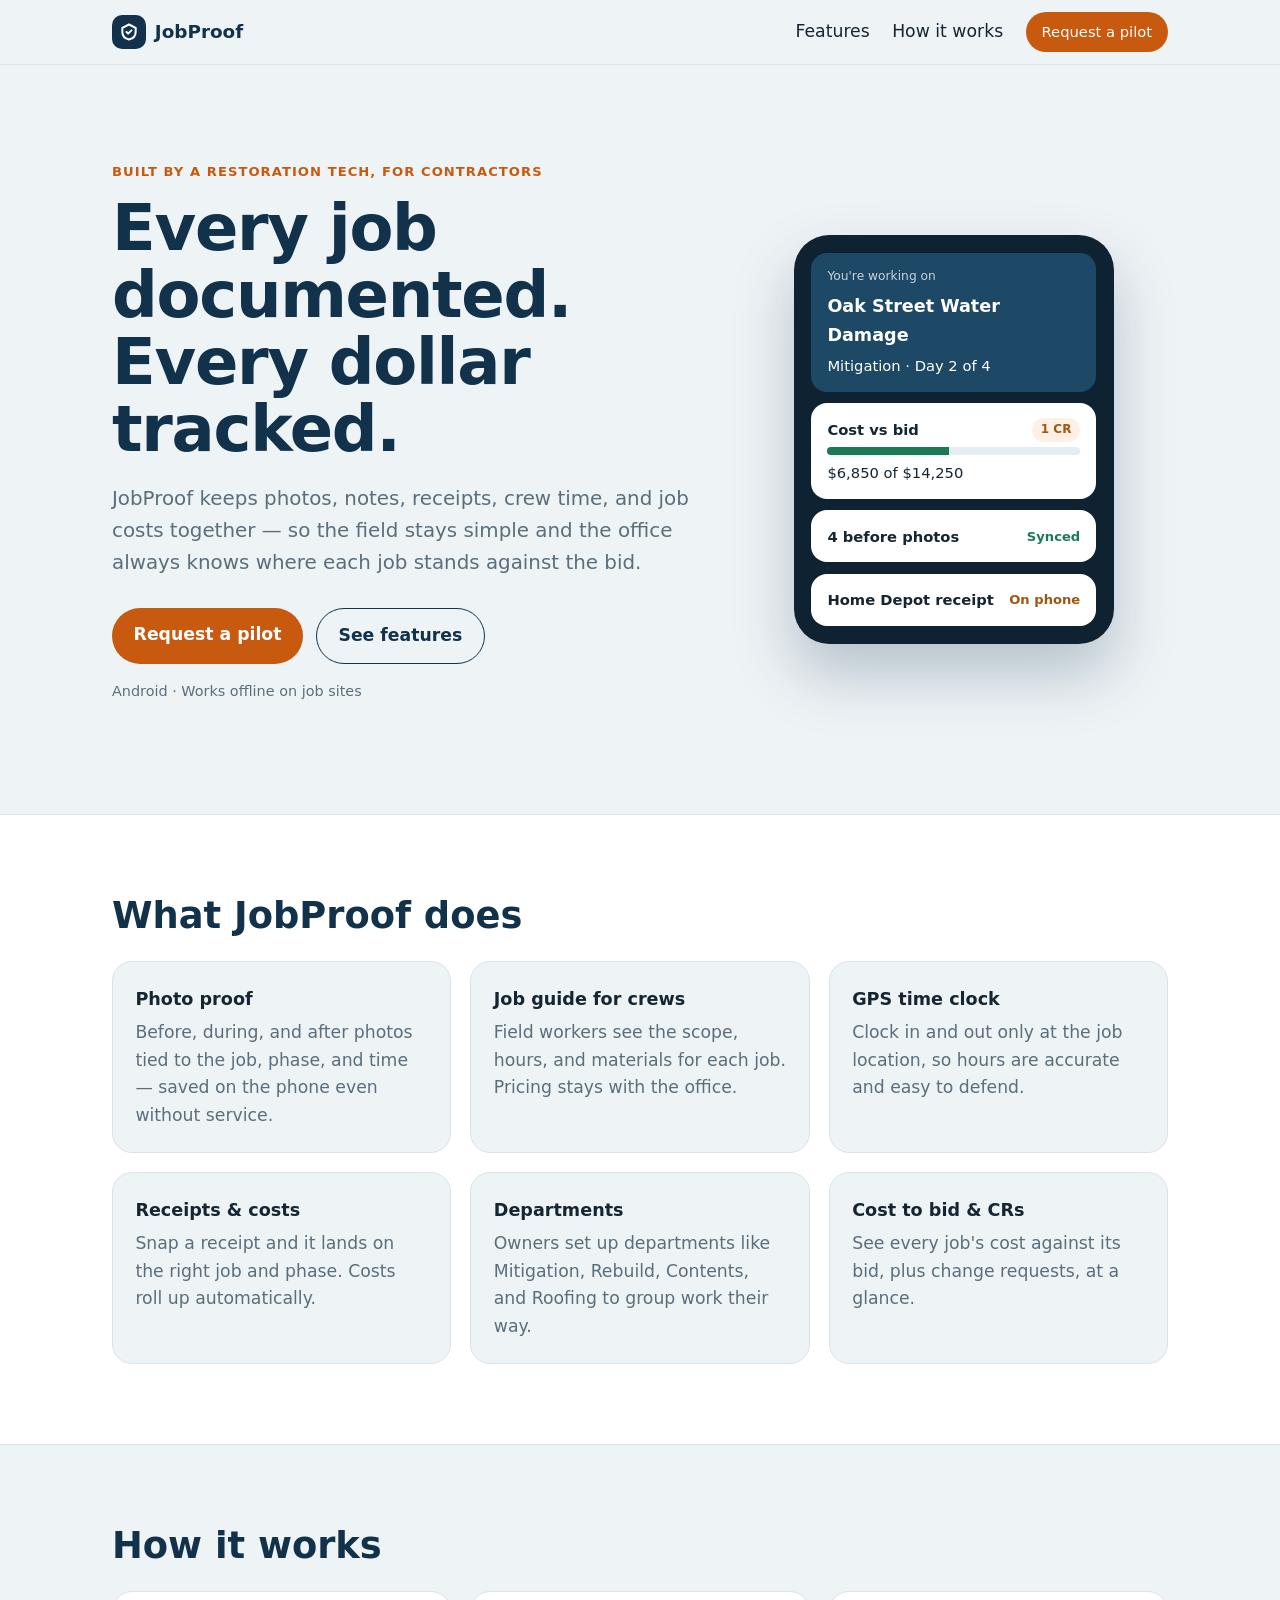
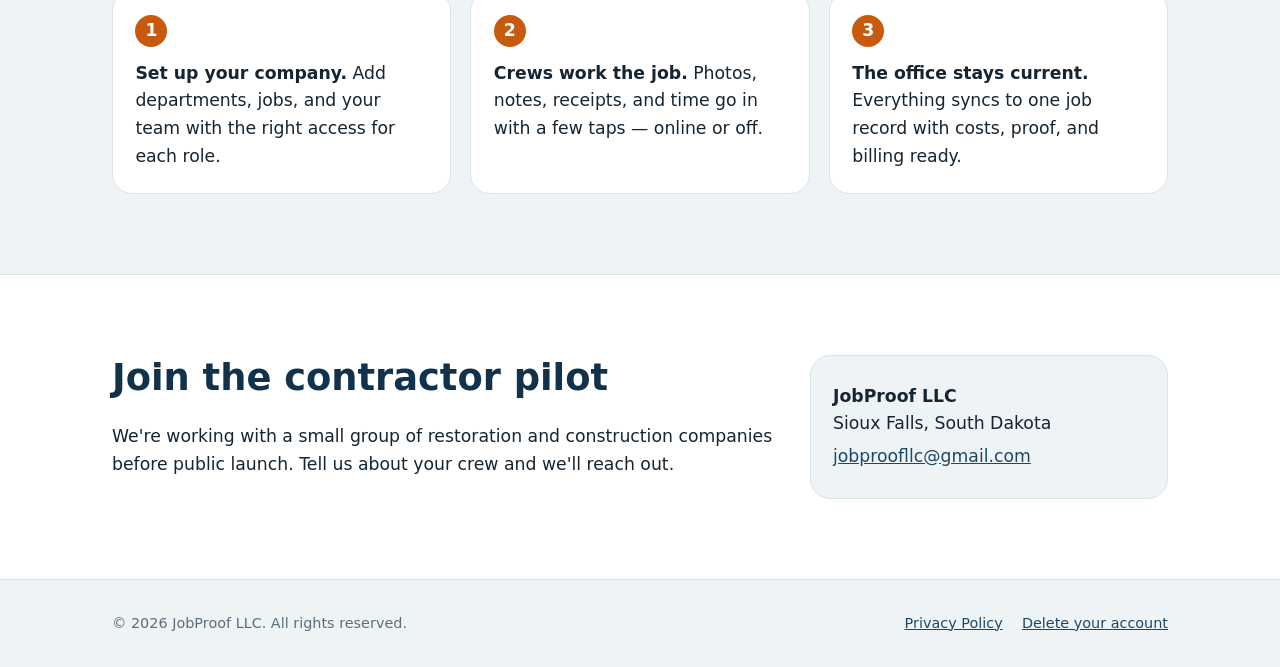
==== index.html @ 3c1e953f "Public site: home, privacy, account deletion" ====
<!DOCTYPE html>
<html lang="en">
<head>
<meta charset="UTF-8" />
<meta name="viewport" content="width=device-width, initial-scale=1.0" />
<title>JobProof — Job proof, costs, and crews in one app</title>
<meta name="description" content="JobProof keeps photos, notes, receipts, time, and job costs together for restoration and construction contractors." />
<link href="https://api.fontshare.com/v2/css?f[]=satoshi@400,500,700,900&display=swap" rel="stylesheet">
<link rel="stylesheet" href="style.css" />
</head>
<body>
<header class="nav">
  <div class="wrap navrow">
    <a href="#" class="brand" aria-label="JobProof home">
      <span class="logo"><svg width="20" height="20" viewBox="0 0 24 24" fill="none" stroke="currentColor" stroke-width="2.4" stroke-linecap="round" stroke-linejoin="round"><path d="M12 3 4 7v5c0 4.6 3.2 7.9 8 9 4.8-1.1 8-4.4 8-9V7l-8-4z"/><path d="m9 12 2 2 4-4"/></svg></span>
      JobProof
    </a>
    <nav class="links">
      <a href="#features">Features</a>
      <a href="#how">How it works</a>
      <a href="#contact" class="btn small">Request a pilot</a>
    </nav>
  </div>
</header>

<main>
  <section class="hero wrap">
    <div>
      <p class="eyebrow">Built by a restoration tech, for contractors</p>
      <h1>Every job documented. Every dollar tracked.</h1>
      <p class="lead">JobProof keeps photos, notes, receipts, crew time, and job costs together — so the field stays simple and the office always knows where each job stands against the bid.</p>
      <div class="ctas">
        <a href="#contact" class="btn">Request a pilot</a>
        <a href="#features" class="btn ghost">See features</a>
      </div>
      <p class="fine">Android · Works offline on job sites</p>
    </div>
    <div class="mock" aria-hidden="true">
      <div class="phone">
        <div class="pcard dark">
          <small>You're working on</small>
          <b>Oak Street Water Damage</b>
          <span>Mitigation · Day 2 of 4</span>
        </div>
        <div class="pcard">
          <div class="prow"><b>Cost vs bid</b><span class="tag">1 CR</span></div>
          <div class="bar"><i style="width:48%"></i></div>
          <span>$6,850 of $14,250</span>
        </div>
        <div class="pcard"><div class="prow"><b>4 before photos</b><span class="ok">Synced</span></div></div>
        <div class="pcard"><div class="prow"><b>Home Depot receipt</b><span class="wait">On phone</span></div></div>
      </div>
    </div>
  </section>

  <section id="features" class="band">
    <div class="wrap">
      <h2>What JobProof does</h2>
      <div class="grid">
        <article><h3>Photo proof</h3><p>Before, during, and after photos tied to the job, phase, and time — saved on the phone even without service.</p></article>
        <article><h3>Job guide for crews</h3><p>Field workers see the scope, hours, and materials for each job. Pricing stays with the office.</p></article>
        <article><h3>GPS time clock</h3><p>Clock in and out only at the job location, so hours are accurate and easy to defend.</p></article>
        <article><h3>Receipts &amp; costs</h3><p>Snap a receipt and it lands on the right job and phase. Costs roll up automatically.</p></article>
        <article><h3>Departments</h3><p>Owners set up departments like Mitigation, Rebuild, Contents, and Roofing to group work their way.</p></article>
        <article><h3>Cost to bid &amp; CRs</h3><p>See every job's cost against its bid, plus change requests, at a glance.</p></article>
      </div>
    </div>
  </section>

  <section id="how" class="wrap how">
    <h2>How it works</h2>
    <ol>
      <li><b>Set up your company.</b> Add departments, jobs, and your team with the right access for each role.</li>
      <li><b>Crews work the job.</b> Photos, notes, receipts, and time go in with a few taps — online or off.</li>
      <li><b>The office stays current.</b> Everything syncs to one job record with costs, proof, and billing ready.</li>
    </ol>
  </section>

  <section id="contact" class="band">
    <div class="wrap contact">
      <div>
        <h2>Join the contractor pilot</h2>
        <p>We're working with a small group of restoration and construction companies before public launch. Tell us about your crew and we'll reach out.</p>
      </div>
      <div class="ccard">
        <p><b>JobProof LLC</b><br>Sioux Falls, South Dakota</p>
        <p><a id="mail" href="#">Email us</a></p>
      </div>
    </div>
  </section>
</main>

<footer class="wrap foot">
  <span>© <span id="yr"></span> JobProof LLC. All rights reserved.</span>
  <span class="flinks"><a href="privacy.html">Privacy Policy</a><a href="delete-account.html">Delete your account</a></span>
</footer>

<script>
  const CONTACT_EMAIL = 'jobproofllc@gmail.com';
  const m = document.getElementById('mail');
  if (m) { m.href = 'mailto:' + CONTACT_EMAIL + '?subject=JobProof%20pilot'; m.textContent = CONTACT_EMAIL; }
  const y = document.getElementById('yr'); if (y) y.textContent = new Date().getFullYear();
</script>
</body>
</html>
---- style.css ----
:root{--bg:#eef3f6;--surface:#fff;--border:#d9e3e9;--text:#152532;--muted:#5a6e7c;--primary:#11324a;--primary-2:#1d4967;--accent:#c85a10;--accent-h:#a84a0c;--good:#1a7a55;--warn:#a35512;--font:'Satoshi',system-ui,-apple-system,sans-serif;--r:1.25rem}
*{box-sizing:border-box}html{scroll-behavior:smooth}
body{margin:0;font-family:var(--font);color:var(--text);background:var(--bg);line-height:1.6;font-size:clamp(1rem,.95rem + .25vw,1.08rem)}
a{color:var(--primary-2)}
.wrap{max-width:1120px;margin:0 auto;padding:0 clamp(1.1rem,4vw,2rem)}
.nav{position:sticky;top:0;z-index:5;background:rgba(238,243,246,.92);backdrop-filter:blur(8px);border-bottom:1px solid var(--border)}
.navrow{display:flex;align-items:center;justify-content:space-between;height:64px;gap:1rem}
.brand{display:flex;align-items:center;gap:.55rem;font-weight:900;font-size:1.15rem;color:var(--primary);text-decoration:none}
.logo{display:grid;place-items:center;width:34px;height:34px;border-radius:10px;background:var(--primary);color:#fff}
.links{display:flex;align-items:center;gap:1.4rem}.links a{text-decoration:none;color:var(--text);font-weight:500}
.btn{display:inline-block;background:var(--accent);color:#fff!important;text-decoration:none;font-weight:700;padding:.85rem 1.35rem;border-radius:999px;transition:background .2s}
.btn:hover{background:var(--accent-h)}.btn.small{padding:.5rem 1rem;font-size:.92rem}
.btn.ghost{background:transparent;color:var(--primary)!important;border:1.5px solid var(--primary)}.btn.ghost:hover{background:var(--surface)}
.hero{display:grid;grid-template-columns:1.15fr .85fr;gap:3rem;align-items:center;padding-top:clamp(3rem,8vw,6rem);padding-bottom:clamp(3rem,8vw,6rem)}
.eyebrow{color:var(--accent);font-weight:700;text-transform:uppercase;letter-spacing:.08em;font-size:.82rem;margin:0 0 .8rem}
h1{font-size:clamp(2.3rem,1.4rem + 3.6vw,4rem);line-height:1.05;letter-spacing:-.02em;margin:0 0 1.2rem;color:var(--primary)}
h2{font-size:clamp(1.6rem,1.2rem + 1.6vw,2.3rem);line-height:1.15;color:var(--primary);margin:0 0 1.5rem}
h3{margin:0 0 .4rem;font-size:1.1rem}
.lead{font-size:1.15em;color:var(--muted);max-width:34em}
.ctas{display:flex;flex-wrap:wrap;gap:.8rem;margin:1.8rem 0 1rem}.fine{color:var(--muted);font-size:.9rem}
.mock{display:flex;justify-content:center}
.phone{width:min(320px,100%);background:#0f2232;border-radius:2.2rem;padding:1.1rem;display:grid;gap:.7rem;box-shadow:0 30px 60px rgba(17,50,74,.25)}
.pcard{background:#fff;border-radius:1rem;padding:.9rem 1rem;font-size:.92rem;display:grid;gap:.35rem}
.pcard.dark{background:var(--primary-2);color:#fff}.pcard.dark small{opacity:.75}.pcard.dark b{font-size:1.1rem}
.prow{display:flex;justify-content:space-between;align-items:center;gap:.5rem}
.tag{background:#fdf0e4;color:var(--warn);font-weight:700;font-size:.75rem;padding:.15rem .55rem;border-radius:999px}
.ok{color:var(--good);font-weight:700;font-size:.82rem}.wait{color:var(--warn);font-weight:700;font-size:.82rem}
.bar{height:8px;background:#e5edf2;border-radius:99px;overflow:hidden}.bar i{display:block;height:100%;background:var(--good)}
.band{background:var(--surface);border-top:1px solid var(--border);border-bottom:1px solid var(--border);padding:clamp(3rem,7vw,5rem) 0}
.grid{display:grid;grid-template-columns:repeat(3,1fr);gap:1.2rem}
.grid article{border:1px solid var(--border);border-radius:var(--r);padding:1.4rem;background:var(--bg)}.grid p{margin:0;color:var(--muted)}
.how{padding-top:clamp(3rem,7vw,5rem);padding-bottom:clamp(3rem,7vw,5rem)}
.how ol{display:grid;grid-template-columns:repeat(3,1fr);gap:1.2rem;padding:0;margin:0;list-style:none;counter-reset:s}
.how li{counter-increment:s;background:var(--surface);border:1px solid var(--border);border-radius:var(--r);padding:1.4rem}
.how li::before{content:counter(s);display:grid;place-items:center;width:2rem;height:2rem;border-radius:50%;background:var(--accent);color:#fff;font-weight:900;margin-bottom:.8rem}
.contact{display:grid;grid-template-columns:1.3fr .7fr;gap:2rem;align-items:center}
.ccard{background:var(--bg);border:1px solid var(--border);border-radius:var(--r);padding:1.4rem}.ccard p{margin:.3rem 0}
.foot{display:flex;justify-content:space-between;flex-wrap:wrap;gap:1rem;padding-top:2rem;padding-bottom:2rem;color:var(--muted);font-size:.9rem}
.flinks{display:flex;gap:1.2rem;flex-wrap:wrap}
.doc{max-width:760px;padding-top:3rem;padding-bottom:4rem}.doc h1{font-size:clamp(2rem,1.5rem + 2vw,2.8rem)}
.doc h2{font-size:1.35rem;margin:2.2rem 0 .6rem}.doc li{margin:.3rem 0}.doc .meta{color:var(--muted)}
.doc table{border-collapse:collapse;width:100%;font-size:.95rem;margin:1rem 0}.doc th,.doc td{border:1px solid var(--border);padding:.6rem .7rem;text-align:left;vertical-align:top;background:var(--surface)}
@media (max-width:860px){.hero,.contact{grid-template-columns:1fr}.grid,.how ol{grid-template-columns:1fr}.links a:not(.btn){display:none}}
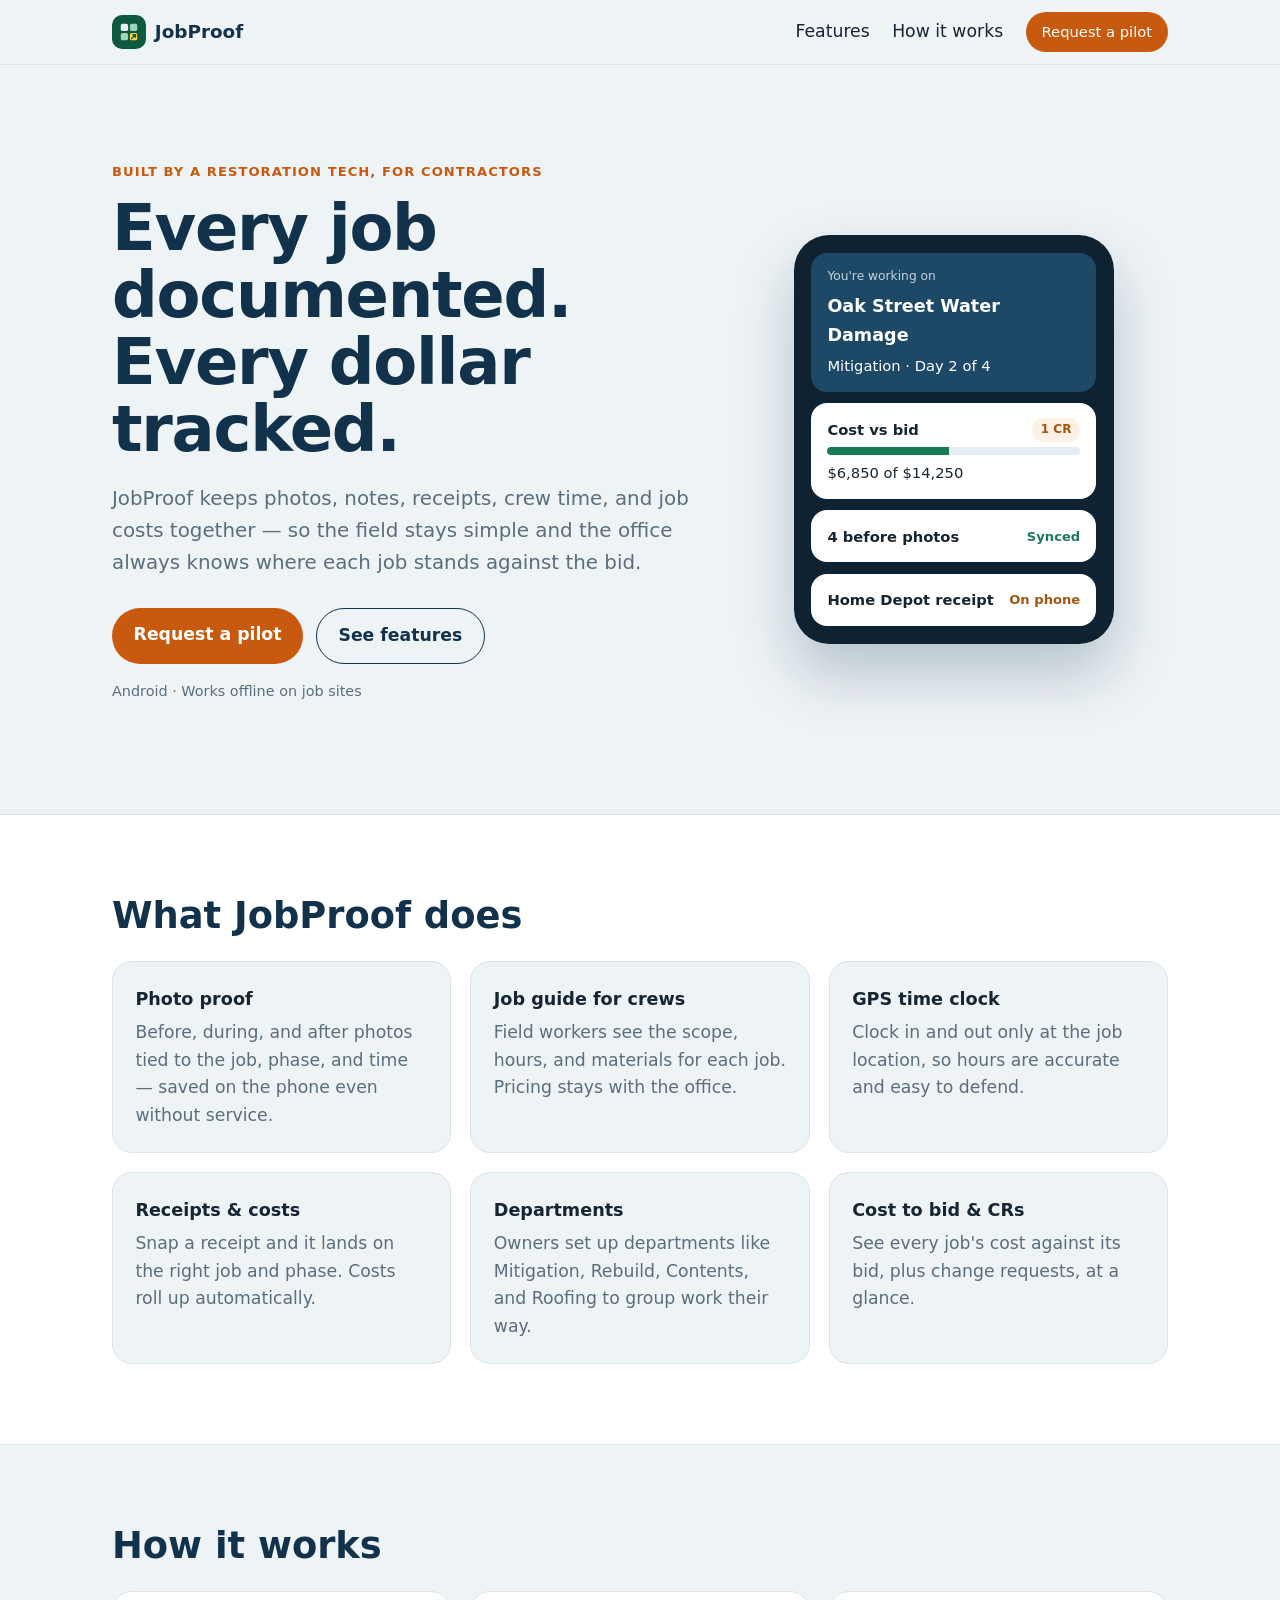
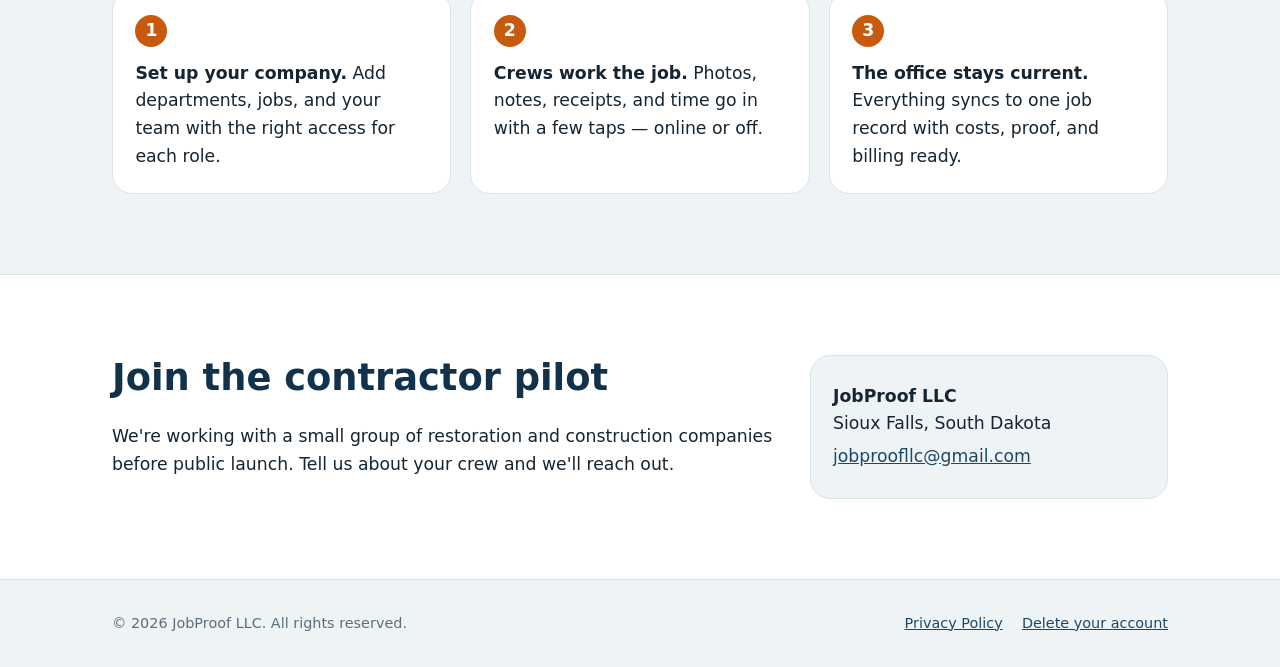
==== commit efb6532a: "New logo and favicon" ====
--- a/index.html
+++ b/index.html
@@ -7,12 +7,13 @@
 <meta name="description" content="JobProof keeps photos, notes, receipts, time, and job costs together for restoration and construction contractors." />
 <link href="https://api.fontshare.com/v2/css?f[]=satoshi@400,500,700,900&display=swap" rel="stylesheet">
 <link rel="stylesheet" href="style.css" />
+<link rel="icon" href="favicon.png" />
 </head>
 <body>
 <header class="nav">
   <div class="wrap navrow">
     <a href="#" class="brand" aria-label="JobProof home">
-      <span class="logo"><svg width="20" height="20" viewBox="0 0 24 24" fill="none" stroke="currentColor" stroke-width="2.4" stroke-linecap="round" stroke-linejoin="round"><path d="M12 3 4 7v5c0 4.6 3.2 7.9 8 9 4.8-1.1 8-4.4 8-9V7l-8-4z"/><path d="m9 12 2 2 4-4"/></svg></span>
+      <span class="logo"><svg width="22" height="22" viewBox="0 0 24 24"><rect x="3" y="3" width="8" height="8" rx="2" fill="#e9f5ee"/><rect x="13" y="3" width="8" height="8" rx="2" fill="#9fd6b8"/><rect x="3" y="13" width="8" height="8" rx="2" fill="#9fd6b8"/><rect x="13" y="13" width="8" height="8" rx="2" fill="#ffd34d"/><path d="M15 19l4-4M16.2 15H19v2.8" stroke="#0f5a3e" stroke-width="1.6" fill="none" stroke-linecap="round" stroke-linejoin="round"/></svg></span>
       JobProof
     </a>
     <nav class="links">
--- a/style.css
+++ b/style.css
@@ -6,7 +6,7 @@
 .nav{position:sticky;top:0;z-index:5;background:rgba(238,243,246,.92);backdrop-filter:blur(8px);border-bottom:1px solid var(--border)}
 .navrow{display:flex;align-items:center;justify-content:space-between;height:64px;gap:1rem}
 .brand{display:flex;align-items:center;gap:.55rem;font-weight:900;font-size:1.15rem;color:var(--primary);text-decoration:none}
-.logo{display:grid;place-items:center;width:34px;height:34px;border-radius:10px;background:var(--primary);color:#fff}
+.logo{display:grid;place-items:center;width:34px;height:34px;border-radius:10px;background:#0f5a3e;color:#fff}
 .links{display:flex;align-items:center;gap:1.4rem}.links a{text-decoration:none;color:var(--text);font-weight:500}
 .btn{display:inline-block;background:var(--accent);color:#fff!important;text-decoration:none;font-weight:700;padding:.85rem 1.35rem;border-radius:999px;transition:background .2s}
 .btn:hover{background:var(--accent-h)}.btn.small{padding:.5rem 1rem;font-size:.92rem}
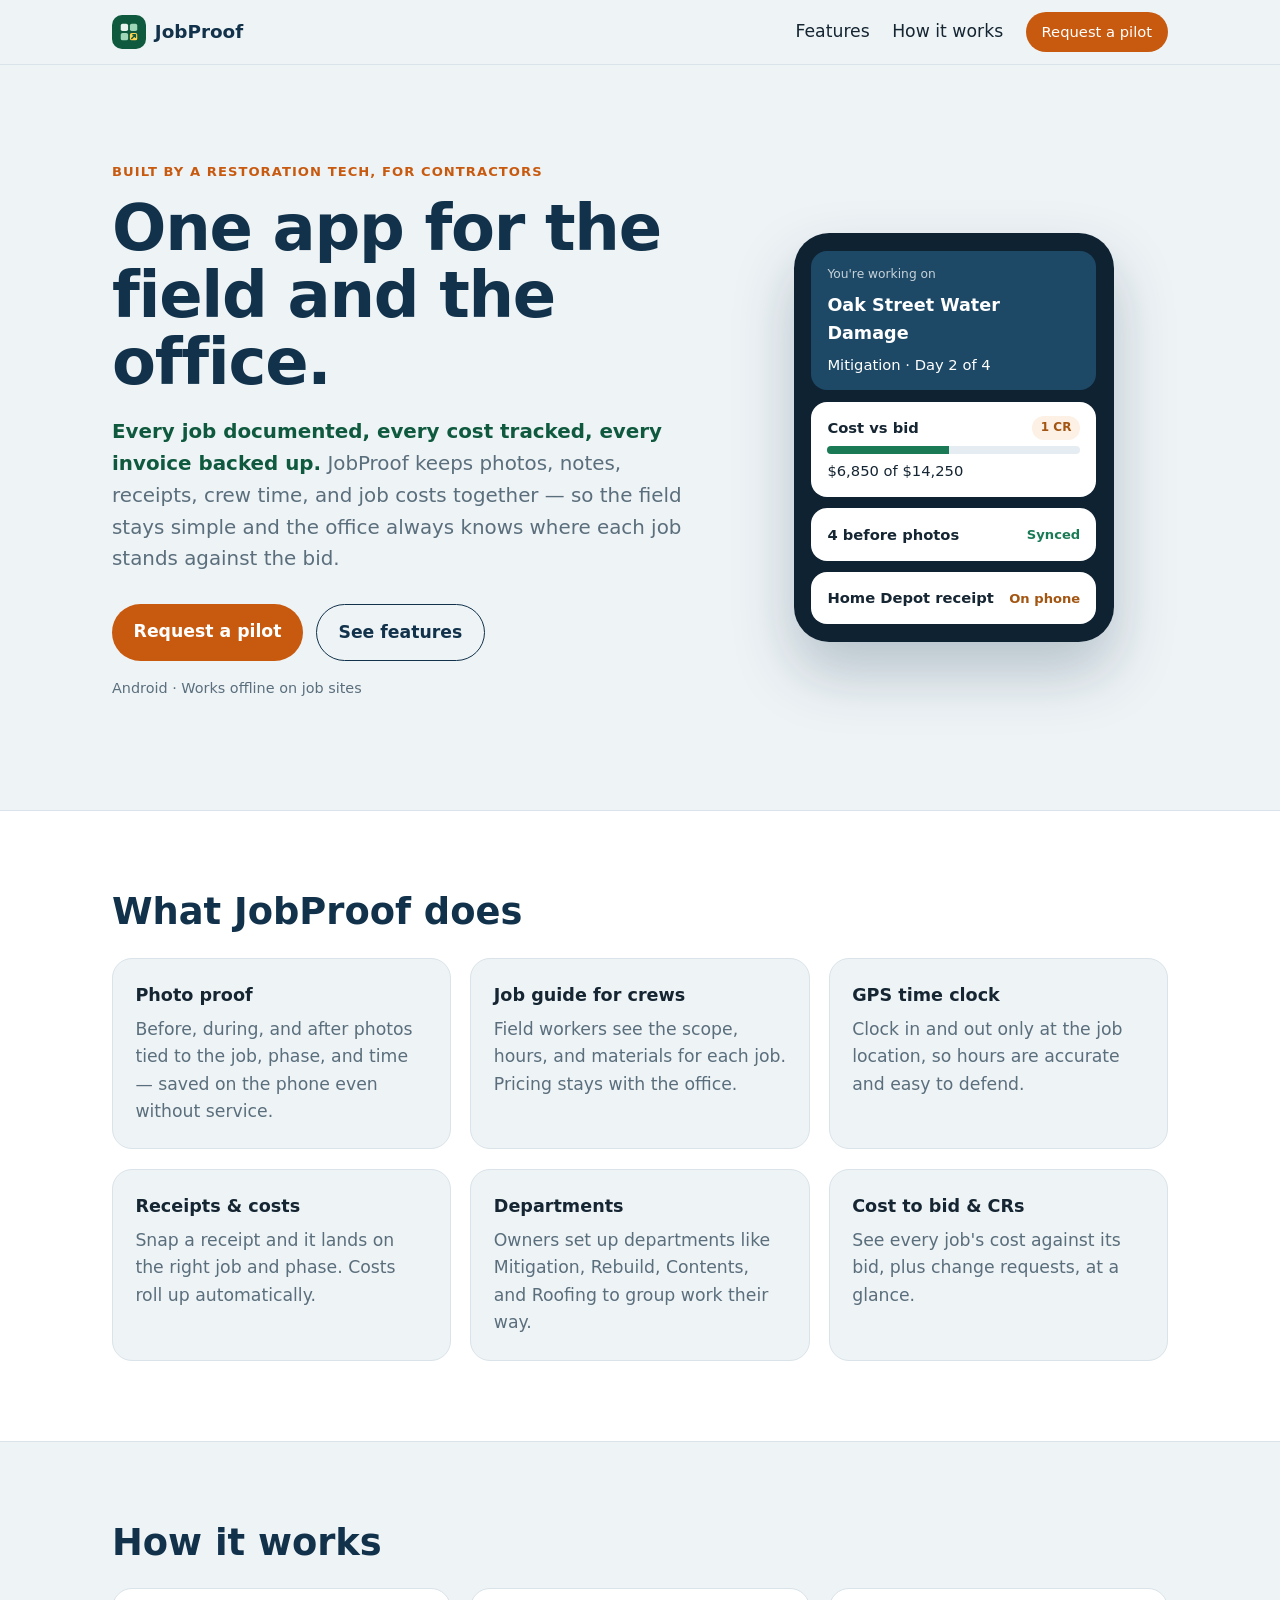
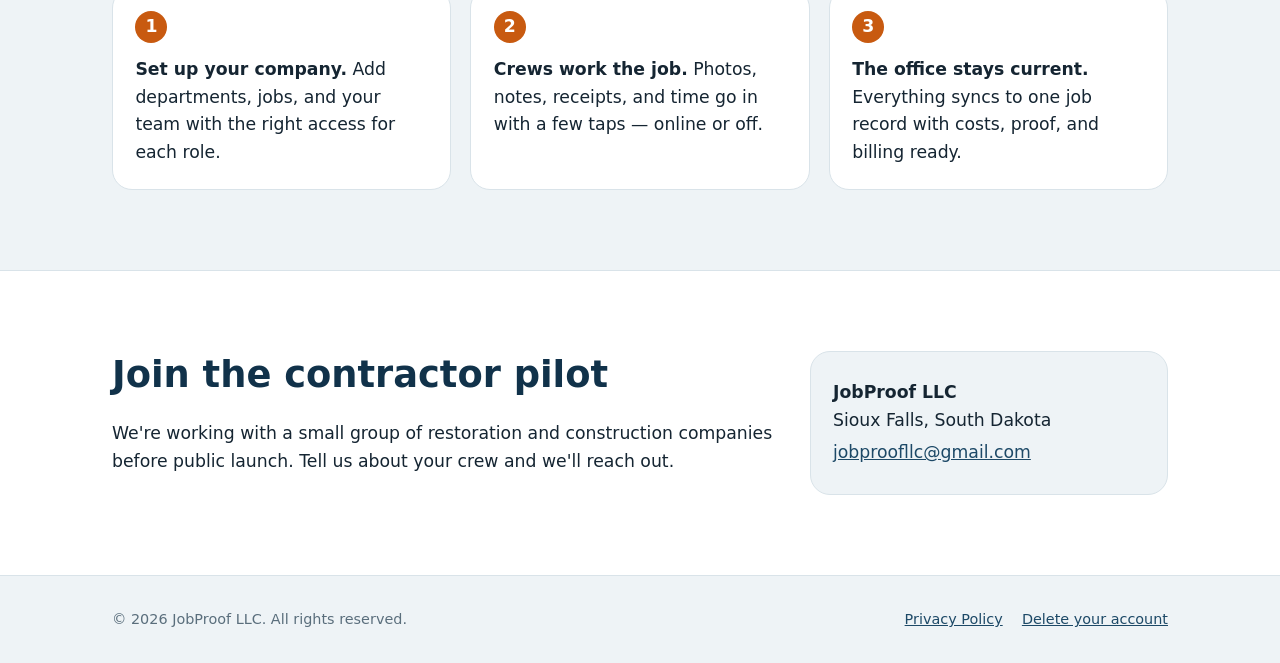
==== commit bca5e823: "New slogan" ====
--- a/index.html
+++ b/index.html
@@ -3,7 +3,7 @@
 <head>
 <meta charset="UTF-8" />
 <meta name="viewport" content="width=device-width, initial-scale=1.0" />
-<title>JobProof — Job proof, costs, and crews in one app</title>
+<title>JobProof — One app for the field and the office</title>
 <meta name="description" content="JobProof keeps photos, notes, receipts, time, and job costs together for restoration and construction contractors." />
 <link href="https://api.fontshare.com/v2/css?f[]=satoshi@400,500,700,900&display=swap" rel="stylesheet">
 <link rel="stylesheet" href="style.css" />
@@ -28,8 +28,8 @@
   <section class="hero wrap">
     <div>
       <p class="eyebrow">Built by a restoration tech, for contractors</p>
-      <h1>Every job documented. Every dollar tracked.</h1>
-      <p class="lead">JobProof keeps photos, notes, receipts, crew time, and job costs together — so the field stays simple and the office always knows where each job stands against the bid.</p>
+      <h1>One app for the field and the office.</h1>
+      <p class="lead"><b style="color:#0f5a3e">Every job documented, every cost tracked, every invoice backed up.</b> JobProof keeps photos, notes, receipts, crew time, and job costs together — so the field stays simple and the office always knows where each job stands against the bid.</p>
       <div class="ctas">
         <a href="#contact" class="btn">Request a pilot</a>
         <a href="#features" class="btn ghost">See features</a>
